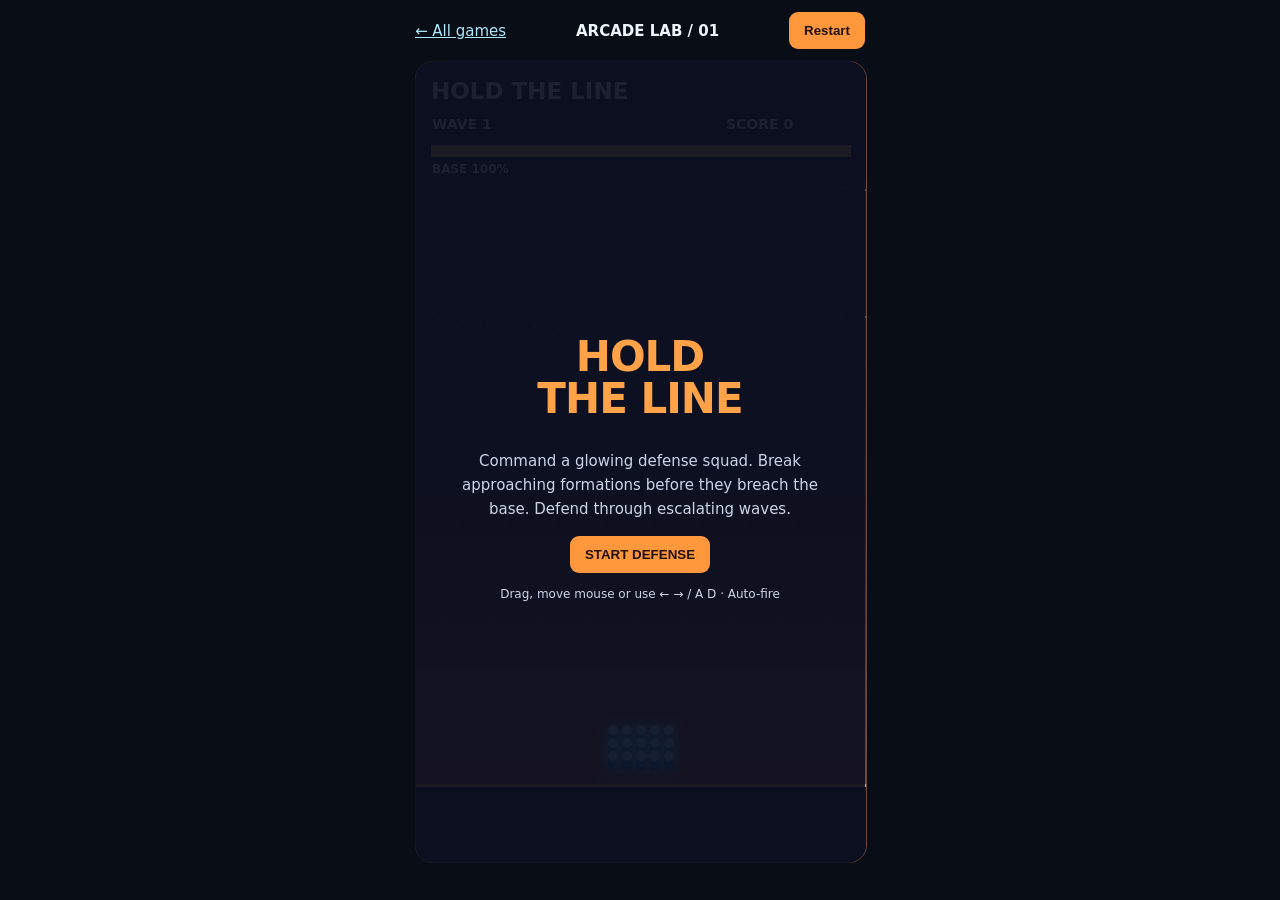
==== hold-the-line/index.html @ fe16d76c "Add playable Hold the Line defense prototype" ====
<!doctype html><html lang="en"><head><meta charset="utf-8"><meta name="viewport" content="width=device-width,initial-scale=1"><title>Hold the Line | Arcade Lab</title><style>body{margin:0;background:#090d16;color:#eff5ff;font:15px system-ui;text-align:center}header{display:flex;align-items:center;justify-content:space-between;max-width:450px;margin:12px auto;gap:6px}a{color:#aee7fa}button{background:#ff983d;color:#211009;border:0;border-radius:9px;padding:11px 15px;font-weight:900;cursor:pointer}.stage{position:relative;max-width:450px;width:95vw;aspect-ratio:9/16;margin:auto}canvas{display:block;width:100%;height:100%;border-radius:18px;border:1px solid #6e493c;touch-action:none}.overlay{position:absolute;inset:0;display:grid;place-items:center;background:#0b1021ed;border-radius:18px}.overlay.hidden{display:none}.panel{padding:30px}h1{font-size:42px;line-height:1.02;letter-spacing:-1px;color:#ffa248}p{line-height:1.6;color:#cad5e8}.hint{font-size:12px}</style></head><body><header><a href="../">← All games</a><strong>ARCADE LAB / 01</strong><button id="restart">Restart</button></header><div class="stage"><canvas id="game" width="450" height="800" aria-label="Hold the Line playable game"></canvas><div class="overlay" id="overlay"><div class="panel"><h1 id="headline">HOLD<br>THE LINE</h1><p id="message">Command a glowing defense squad. Break approaching formations before they breach the base. Defend through escalating waves.</p><button id="play">START DEFENSE</button><p class="hint">Drag, move mouse or use ← → / A D · Auto-fire</p></div></div></div><script>
(()=>{'use strict';const c=document.getElementById('game'),g=c.getContext('2d'),overlay=document.getElementById('overlay'),play=document.getElementById('play');const W=450,H=800,rand=(a,b)=>a+Math.random()*(b-a),clamp=(x,a,b)=>Math.max(a,Math.min(b,x));let live=false,prev=0,t=0,score=0,wave=1,hp=100,player=225,aim=225,spawn=0,fire=0,bullets=[],foes=[],sparks=[],keys={};function reset(){live=true;prev=0;t=score=0;wave=1;hp=100;player=aim=225;spawn=fire=0;bullets=[];foes=[];sparks=[];overlay.classList.add('hidden');requestAnimationFrame(tick)}function lose(){live=false;overlay.classList.remove('hidden');document.getElementById('headline').textContent='BASE LOST';document.getElementById('message').textContent='Score: '+score+' • Reached wave '+wave+'. Try to hold your line longer!';play.textContent='RETRY'}function burst(x,y,color,n=8){for(let j=0;j<n;j++)sparks.push({x,y,vx:rand(-110,110),vy:rand(-95,105),life:rand(.18,.55),color})}function formation(){const rows=Math.min(9,4+Math.ceil(wave/2));for(let r=0;r<rows;r++)for(let col=0;col<9;col++){if(Math.random()<.1)continue;foes.push({x:27+col*49+rand(-5,5),y:-25-r*44-rand(0,20),hp:1+Math.floor(wave/4),speed:35+wave*6+rand(-4,6),rad:11+Math.min(6,wave),phase:rand(0,6)})}}function update(dt){t+=dt;if(keys.ArrowLeft||keys.a)aim-=320*dt;if(keys.ArrowRight||keys.d)aim+=320*dt;aim=clamp(aim,40,410);player+=(aim-player)*Math.min(1,dt*12);spawn-=dt;fire-=dt;if(spawn<=0){formation();spawn=Math.max(2.2,5-wave*.16)}if(fire<=0){for(const d of [-26,-13,0,13,26])bullets.push({x:player+d,y:678});fire=.14}for(const b of bullets)b.y-=720*dt;for(const e of foes){e.y+=e.speed*dt;e.x+=Math.sin(t*2+e.phase)*.18;if(e.y>725){hp-=3;e.dead=true;burst(e.x,723,'#ff9a35',5)}}for(const b of bullets){if(b.dead)continue;for(const e of foes){if(e.dead)continue;if(Math.abs(e.x-b.x)<e.rad&&Math.abs(e.y-b.y)<e.rad+9){b.dead=true;e.hp--;if(e.hp<=0){e.dead=true;score+=10;burst(e.x,e.y,'#ffa335');wave=1+Math.floor(score/400)}break}}}bullets=bullets.filter(b=>!b.dead&&b.y>-20);foes=foes.filter(e=>!e.dead);for(const s of sparks){s.x+=s.vx*dt;s.y+=s.vy*dt;s.life-=dt}sparks=sparks.filter(s=>s.life>0);if(hp<=0){hp=0;lose()}}function draw(){const bg=g.createLinearGradient(0,0,0,H);bg.addColorStop(0,'#0a1224');bg.addColorStop(.54,'#311e23');bg.addColorStop(1,'#ab481d');g.fillStyle=bg;g.fillRect(0,0,W,H);g.strokeStyle='#fca65b15';for(let i=0;i<12;i++){g.beginPath();g.moveTo(i*48,105);g.lineTo(i*48-95,720);g.stroke()}for(let i=0;i<45;i++){g.fillStyle='#ffb26855';g.fillRect((i*71)%W,(i*133+t*21)%H,2,2)}g.fillStyle='#0b1522';g.fillRect(0,725,W,75);g.fillStyle='#ff9f45';g.fillRect(0,722,W,3);for(const e of foes){g.save();g.translate(e.x,e.y);g.shadowColor='#ff8b29';g.shadowBlur=13;g.fillStyle='#f48629';g.strokeStyle='#ffd27e';g.lineWidth=1.5;g.beginPath();g.moveTo(0,e.rad);g.lineTo(-e.rad,-e.rad);g.lineTo(e.rad,-e.rad);g.closePath();g.fill();g.stroke();g.restore()}g.strokeStyle='#8cf8ff';g.shadowColor='#61eeff';g.shadowBlur=13;g.lineWidth=3;for(const b of bullets){g.beginPath();g.moveTo(b.x,b.y);g.lineTo(b.x,b.y+22);g.stroke()}for(let k=0;k<15;k++){const sx=player+(k%5-2)*14,sy=674+Math.floor(k/5)*13;g.fillStyle='#1766a9';g.fillRect(sx-5,sy-3,10,12);g.fillStyle='#9df4ff';g.beginPath();g.arc(sx,sy-6,5,0,Math.PI*2);g.fill()}g.shadowBlur=0;for(const s of sparks){g.globalAlpha=Math.max(0,Math.min(1,s.life*2));g.fillStyle=s.color;g.fillRect(s.x,s.y,4,4)}g.globalAlpha=1;g.fillStyle='#080f1dcc';g.fillRect(0,0,W,119);g.fillStyle='white';g.font='900 23px system-ui';g.fillText('HOLD THE LINE',15,37);g.font='bold 14px system-ui';g.fillText('WAVE '+wave,16,67);g.fillText('SCORE '+score,310,67);g.fillStyle='#43212b';g.fillRect(15,83,420,12);g.fillStyle=hp>35?'#ffa43d':'#fb4b52';g.fillRect(15,83,420*hp/100,12);g.font='bold 12px system-ui';g.fillStyle='white';g.fillText('BASE '+hp+'%',16,111)}function tick(ms){if(!live)return;const dt=Math.min((ms-prev||16)/1000,.033);prev=ms;update(dt);draw();if(live)requestAnimationFrame(tick)}function point(e){const r=c.getBoundingClientRect();aim=(e.clientX-r.left)*W/r.width}c.addEventListener('pointerdown',e=>{c.setPointerCapture(e.pointerId);point(e)});c.addEventListener('pointermove',e=>{if(e.pointerType==='mouse'||e.buttons)point(e)});window.addEventListener('keydown',e=>{keys[e.key]=true;if(['ArrowLeft','ArrowRight',' '].includes(e.key))e.preventDefault()});window.addEventListener('keyup',e=>keys[e.key]=false);play.onclick=reset;document.getElementById('restart').onclick=reset;draw()})();
</script></body></html>
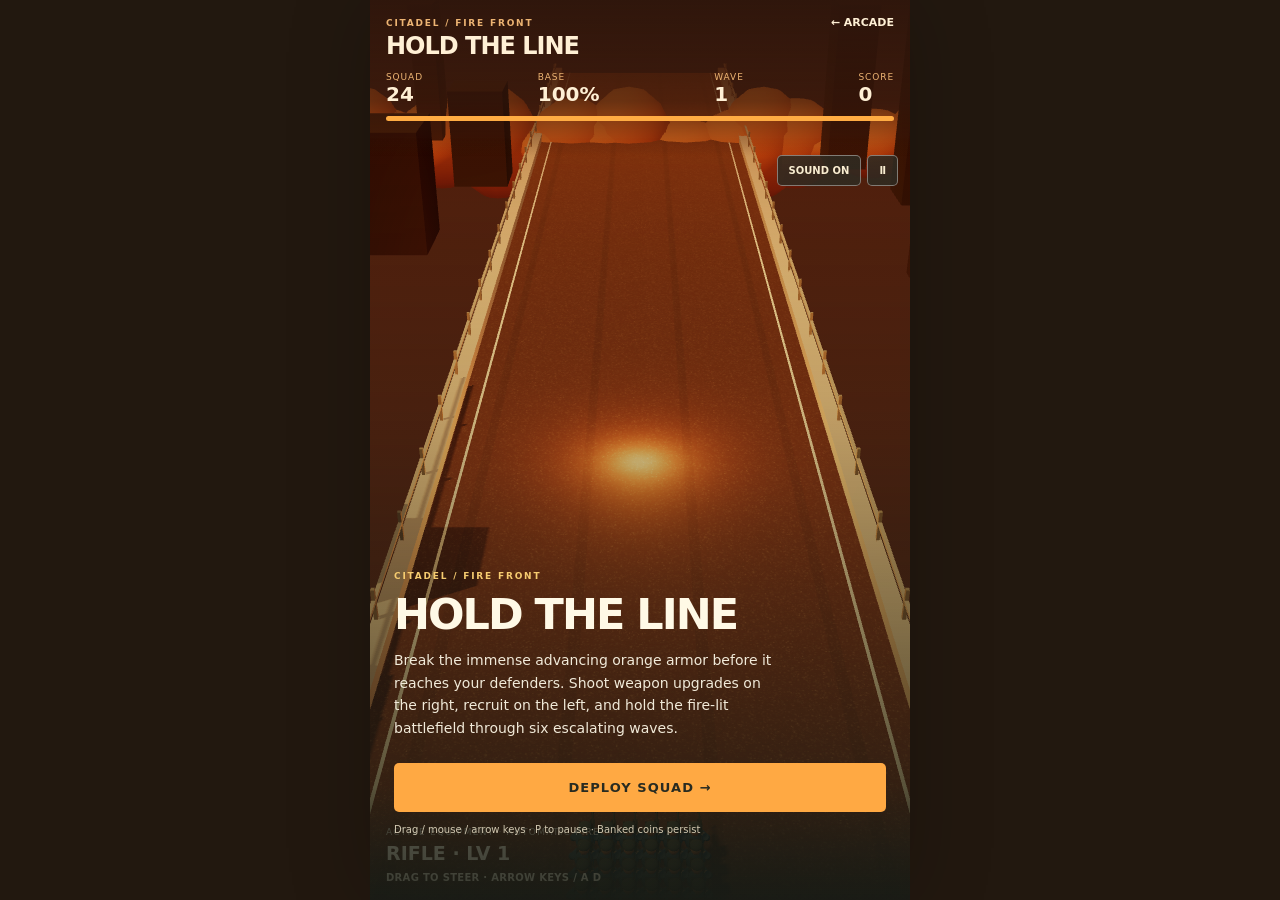
==== commit 09072ad3: "Rebuild both games with detailed instanced characters, real weapon models and scene-specific lightin" ====
--- a/hold-the-line/index.html
+++ b/hold-the-line/index.html
@@ -1,3 +1 @@
-<!doctype html><html lang="en"><head><meta charset="utf-8"><meta name="viewport" content="width=device-width,initial-scale=1"><title>Hold the Line | Arcade Lab</title><style>body{margin:0;background:#090d16;color:#eff5ff;font:15px system-ui;text-align:center}header{display:flex;align-items:center;justify-content:space-between;max-width:450px;margin:12px auto;gap:6px}a{color:#aee7fa}button{background:#ff983d;color:#211009;border:0;border-radius:9px;padding:11px 15px;font-weight:900;cursor:pointer}.stage{position:relative;max-width:450px;width:95vw;aspect-ratio:9/16;margin:auto}canvas{display:block;width:100%;height:100%;border-radius:18px;border:1px solid #6e493c;touch-action:none}.overlay{position:absolute;inset:0;display:grid;place-items:center;background:#0b1021ed;border-radius:18px}.overlay.hidden{display:none}.panel{padding:30px}h1{font-size:42px;line-height:1.02;letter-spacing:-1px;color:#ffa248}p{line-height:1.6;color:#cad5e8}.hint{font-size:12px}</style></head><body><header><a href="../">← All games</a><strong>ARCADE LAB / 01</strong><button id="restart">Restart</button></header><div class="stage"><canvas id="game" width="450" height="800" aria-label="Hold the Line playable game"></canvas><div class="overlay" id="overlay"><div class="panel"><h1 id="headline">HOLD<br>THE LINE</h1><p id="message">Command a glowing defense squad. Break approaching formations before they breach the base. Defend through escalating waves.</p><button id="play">START DEFENSE</button><p class="hint">Drag, move mouse or use ← → / A D · Auto-fire</p></div></div></div><script>
-(()=>{'use strict';const c=document.getElementById('game'),g=c.getContext('2d'),overlay=document.getElementById('overlay'),play=document.getElementById('play');const W=450,H=800,rand=(a,b)=>a+Math.random()*(b-a),clamp=(x,a,b)=>Math.max(a,Math.min(b,x));let live=false,prev=0,t=0,score=0,wave=1,hp=100,player=225,aim=225,spawn=0,fire=0,bullets=[],foes=[],sparks=[],keys={};function reset(){live=true;prev=0;t=score=0;wave=1;hp=100;player=aim=225;spawn=fire=0;bullets=[];foes=[];sparks=[];overlay.classList.add('hidden');requestAnimationFrame(tick)}function lose(){live=false;overlay.classList.remove('hidden');document.getElementById('headline').textContent='BASE LOST';document.getElementById('message').textContent='Score: '+score+' • Reached wave '+wave+'. Try to hold your line longer!';play.textContent='RETRY'}function burst(x,y,color,n=8){for(let j=0;j<n;j++)sparks.push({x,y,vx:rand(-110,110),vy:rand(-95,105),life:rand(.18,.55),color})}function formation(){const rows=Math.min(9,4+Math.ceil(wave/2));for(let r=0;r<rows;r++)for(let col=0;col<9;col++){if(Math.random()<.1)continue;foes.push({x:27+col*49+rand(-5,5),y:-25-r*44-rand(0,20),hp:1+Math.floor(wave/4),speed:35+wave*6+rand(-4,6),rad:11+Math.min(6,wave),phase:rand(0,6)})}}function update(dt){t+=dt;if(keys.ArrowLeft||keys.a)aim-=320*dt;if(keys.ArrowRight||keys.d)aim+=320*dt;aim=clamp(aim,40,410);player+=(aim-player)*Math.min(1,dt*12);spawn-=dt;fire-=dt;if(spawn<=0){formation();spawn=Math.max(2.2,5-wave*.16)}if(fire<=0){for(const d of [-26,-13,0,13,26])bullets.push({x:player+d,y:678});fire=.14}for(const b of bullets)b.y-=720*dt;for(const e of foes){e.y+=e.speed*dt;e.x+=Math.sin(t*2+e.phase)*.18;if(e.y>725){hp-=3;e.dead=true;burst(e.x,723,'#ff9a35',5)}}for(const b of bullets){if(b.dead)continue;for(const e of foes){if(e.dead)continue;if(Math.abs(e.x-b.x)<e.rad&&Math.abs(e.y-b.y)<e.rad+9){b.dead=true;e.hp--;if(e.hp<=0){e.dead=true;score+=10;burst(e.x,e.y,'#ffa335');wave=1+Math.floor(score/400)}break}}}bullets=bullets.filter(b=>!b.dead&&b.y>-20);foes=foes.filter(e=>!e.dead);for(const s of sparks){s.x+=s.vx*dt;s.y+=s.vy*dt;s.life-=dt}sparks=sparks.filter(s=>s.life>0);if(hp<=0){hp=0;lose()}}function draw(){const bg=g.createLinearGradient(0,0,0,H);bg.addColorStop(0,'#0a1224');bg.addColorStop(.54,'#311e23');bg.addColorStop(1,'#ab481d');g.fillStyle=bg;g.fillRect(0,0,W,H);g.strokeStyle='#fca65b15';for(let i=0;i<12;i++){g.beginPath();g.moveTo(i*48,105);g.lineTo(i*48-95,720);g.stroke()}for(let i=0;i<45;i++){g.fillStyle='#ffb26855';g.fillRect((i*71)%W,(i*133+t*21)%H,2,2)}g.fillStyle='#0b1522';g.fillRect(0,725,W,75);g.fillStyle='#ff9f45';g.fillRect(0,722,W,3);for(const e of foes){g.save();g.translate(e.x,e.y);g.shadowColor='#ff8b29';g.shadowBlur=13;g.fillStyle='#f48629';g.strokeStyle='#ffd27e';g.lineWidth=1.5;g.beginPath();g.moveTo(0,e.rad);g.lineTo(-e.rad,-e.rad);g.lineTo(e.rad,-e.rad);g.closePath();g.fill();g.stroke();g.restore()}g.strokeStyle='#8cf8ff';g.shadowColor='#61eeff';g.shadowBlur=13;g.lineWidth=3;for(const b of bullets){g.beginPath();g.moveTo(b.x,b.y);g.lineTo(b.x,b.y+22);g.stroke()}for(let k=0;k<15;k++){const sx=player+(k%5-2)*14,sy=674+Math.floor(k/5)*13;g.fillStyle='#1766a9';g.fillRect(sx-5,sy-3,10,12);g.fillStyle='#9df4ff';g.beginPath();g.arc(sx,sy-6,5,0,Math.PI*2);g.fill()}g.shadowBlur=0;for(const s of sparks){g.globalAlpha=Math.max(0,Math.min(1,s.life*2));g.fillStyle=s.color;g.fillRect(s.x,s.y,4,4)}g.globalAlpha=1;g.fillStyle='#080f1dcc';g.fillRect(0,0,W,119);g.fillStyle='white';g.font='900 23px system-ui';g.fillText('HOLD THE LINE',15,37);g.font='bold 14px system-ui';g.fillText('WAVE '+wave,16,67);g.fillText('SCORE '+score,310,67);g.fillStyle='#43212b';g.fillRect(15,83,420,12);g.fillStyle=hp>35?'#ffa43d':'#fb4b52';g.fillRect(15,83,420*hp/100,12);g.font='bold 12px system-ui';g.fillStyle='white';g.fillText('BASE '+hp+'%',16,111)}function tick(ms){if(!live)return;const dt=Math.min((ms-prev||16)/1000,.033);prev=ms;update(dt);draw();if(live)requestAnimationFrame(tick)}function point(e){const r=c.getBoundingClientRect();aim=(e.clientX-r.left)*W/r.width}c.addEventListener('pointerdown',e=>{c.setPointerCapture(e.pointerId);point(e)});c.addEventListener('pointermove',e=>{if(e.pointerType==='mouse'||e.buttons)point(e)});window.addEventListener('keydown',e=>{keys[e.key]=true;if(['ArrowLeft','ArrowRight',' '].includes(e.key))e.preventDefault()});window.addEventListener('keyup',e=>keys[e.key]=false);play.onclick=reset;document.getElementById('restart').onclick=reset;draw()})();
-</script></body></html>+<!doctype html><html lang="en"><head><meta charset="utf-8"><meta name="viewport" content="width=device-width,initial-scale=1,viewport-fit=cover"><title>HOLD THE LINE — Arcade Lab</title><link rel="stylesheet" href="../assets/combat.css"></head><body data-game="hold"><main class="shell"><div id="mount" aria-label="3D HOLD THE LINE battlefield"></div><header class="hud"><div class="head"><div class="eyebrow">CITADEL / FIRE FRONT</div><a href="../">← ARCADE</a></div><h1>HOLD THE LINE</h1><div class="stats"><div><span>SQUAD</span><b id="squad">24</b></div><div><span>BASE</span><b id="hp">100%</b></div><div><span>WAVE</span><b id="wave">1</b></div><div><span>SCORE</span><b id="score">0</b></div></div><div class="health"><div id="hpbar"></div></div></header><div class="controls"><button id="sound" aria-label="Toggle sound">SOUND ON</button><button id="pause" aria-label="Pause or resume">Ⅱ</button></div><footer class="footer"><small>ACTIVE EQUIPMENT · AUTOMATIC FIRE</small><div class="weapon" id="weapon">RIFLE · LV 1</div><div id="notice" role="status">DRAG TO STEER · ARROW KEYS / A D</div></footer><div class="overlay" id="overlay"><section class="panel"><div class="eyebrow">CITADEL / FIRE FRONT</div><h2 id="title">HOLD THE LINE</h2><p id="description">Break the immense advancing orange armor before it reaches your defenders. Shoot weapon upgrades on the right, recruit on the left, and hold the fire-lit battlefield through six escalating waves.</p><button class="launch" id="start">DEPLOY SQUAD →</button><small>Drag / mouse / arrow keys · P to pause · Banked coins persist</small></section></div></main><script type="module" src="../assets/combat.js"></script></body></html>
--- a/assets/combat.css
+++ b/assets/combat.css
@@ -0,0 +1 @@
+*{box-sizing:border-box}html,body{margin:0;min-height:100%;background:#dedbd1;color:#292b26;font-family:system-ui,sans-serif}body[data-game=hold]{background:#22180f}.shell{position:relative;width:min(100vw,540px);height:100dvh;min-height:600px;margin:auto;overflow:hidden;box-shadow:0 0 80px #0003}#mount{position:absolute;inset:0}canvas{display:block;touch-action:none}.hud{position:absolute;top:0;left:0;right:0;padding:16px 16px 35px;pointer-events:none;background:linear-gradient(#f6f1dfed,#f6f1dfb3 65%,transparent)}.head{display:flex;justify-content:space-between;gap:12px;align-items:center}.head a{pointer-events:auto;color:inherit;font-size:11px;font-weight:800;text-decoration:none}.eyebrow{font-size:9px;letter-spacing:.2em;font-weight:800;color:#686a5e}h1{margin:3px 0 12px;font-size:24px;letter-spacing:-1px}.stats{display:flex;justify-content:space-between;gap:9px}.stats span{display:block;font-size:9px;letter-spacing:.1em;color:#626558}.stats b{font-size:20px}.health{height:5px;margin-top:10px;background:#8a5c4a4a;border-radius:4px;overflow:hidden}#hpbar{height:100%;background:#5c8656;width:100%}.controls{position:absolute;right:12px;top:155px;display:flex;gap:6px}button{font:800 10px system-ui;border:1px solid #fff6;padding:9px 11px;cursor:pointer;border-radius:5px;background:#302c23df;color:#fff3d6}.footer{position:absolute;bottom:0;left:0;right:0;padding:34px 16px 17px;background:linear-gradient(transparent,#211e18e8);color:#f8edcf;pointer-events:none}.footer small{font-size:9px;letter-spacing:.14em;color:#d3c7ae}.weapon{font-weight:900;font-size:19px;margin:3px 0 8px}#notice{font-size:10px;font-weight:700;letter-spacing:.03em}.overlay{position:absolute;inset:0;display:grid;align-items:end;padding:24px 24px 65px;background:linear-gradient(#1e1a1000 15%,#24231933 45%,#171b15d9)}.overlay.hidden{display:none}.panel{color:#fff9e6}h2{font-size:43px;line-height:.98;letter-spacing:-2px;margin:12px 0}.panel p{font-size:14px;line-height:1.6;color:#f1ead9;max-width:390px}.panel .eyebrow{color:#f6cc70}.launch{background:#eac56e;color:#282b21;border:0;font-size:13px;letter-spacing:.08em;padding:17px 24px;width:100%;margin-top:10px}.panel small{display:block;font-size:10px;margin-top:12px;color:#d1c8b1}.fatal{color:#ffc0a4}body[data-game=hold] .hud{background:linear-gradient(#2e160cf5,#2e160ca0 65%,transparent);color:#fff0d5}body[data-game=hold] .hud .eyebrow,body[data-game=hold] .stats span{color:#edb473}body[data-game=hold] #hpbar{background:#ffac43}body[data-game=hold] .launch{background:#ffa943}button:focus-visible,a:focus-visible{outline:3px solid #fff;outline-offset:3px}@media(max-width:380px){h1{font-size:21px}.stats b{font-size:17px}.panel p{font-size:13px}h2{font-size:36px}}@media(prefers-reduced-motion:reduce){*{scroll-behavior:auto}}
